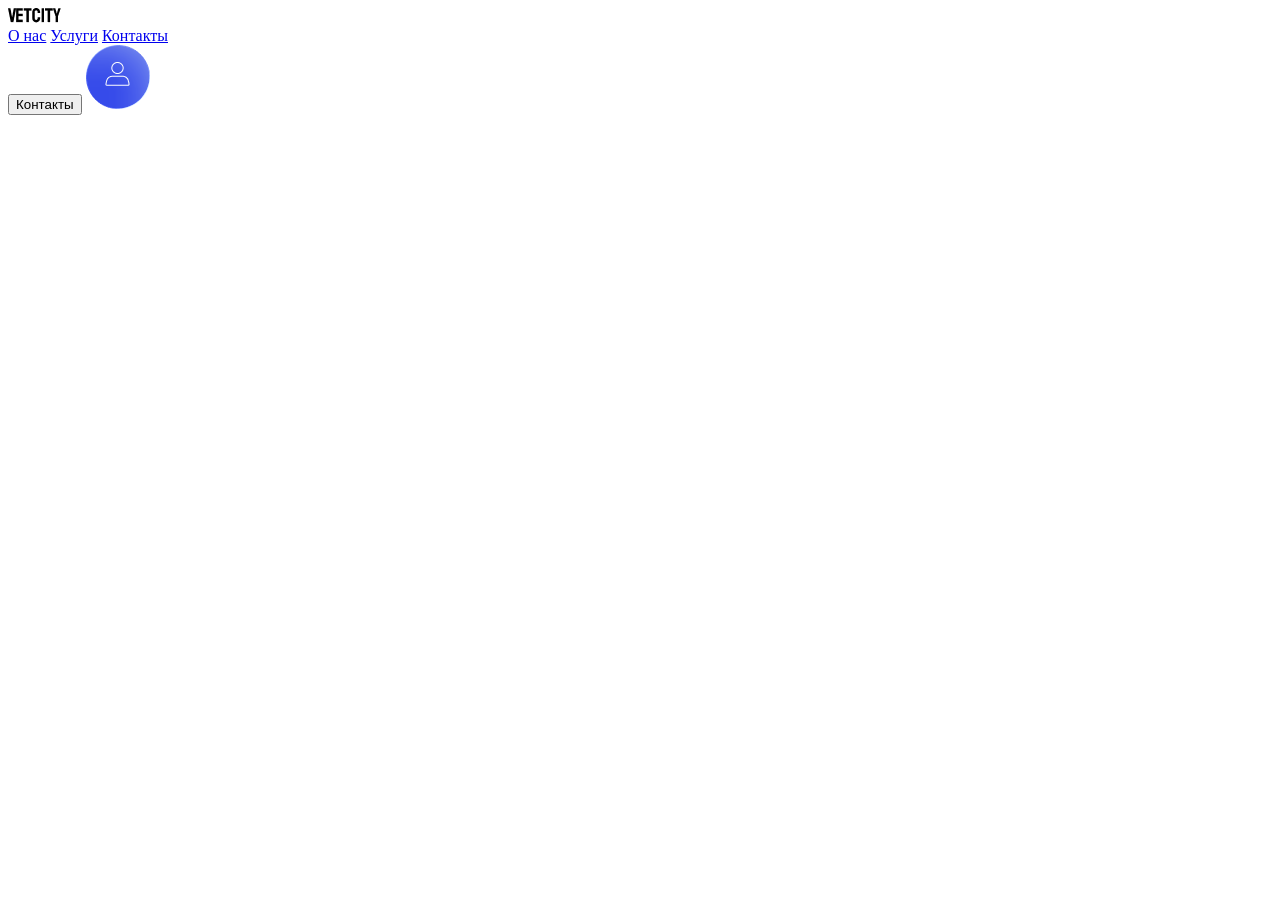
==== dogs.html @ c2e70d14 "first" ====
<!DOCTYPE html>
<html lang = "ru">
<head>
    <meta charset="UTF-8">
    <meta name="viewport" content="width=devise-width, initial-scale=1.0">
    <title>Ветеринарная клиника</title>
    <link rel="stylesheet" href="styledogs.css">
</head>
<body>
    <header class="navbar">
        <div class="nav-container">
            <div class="logo">
                <img src="imgs/logo.png" alt="vetclin" class="logo-img">
            </div>
            <nav class="nav-links">
                <a href="#about">О нас</a>
                <a href="#services">Услуги</a>
                <a href="#contacts">Контакты</a>
            </nav>
            <button class="nav-btn">Контакты</button>
            <img src="imgs/home.png" alt="homeback" class="home-img">
        </div>
    </header>
    <section class="hero">
        <div class="hero "></div>

    </section>
</body>
</html>
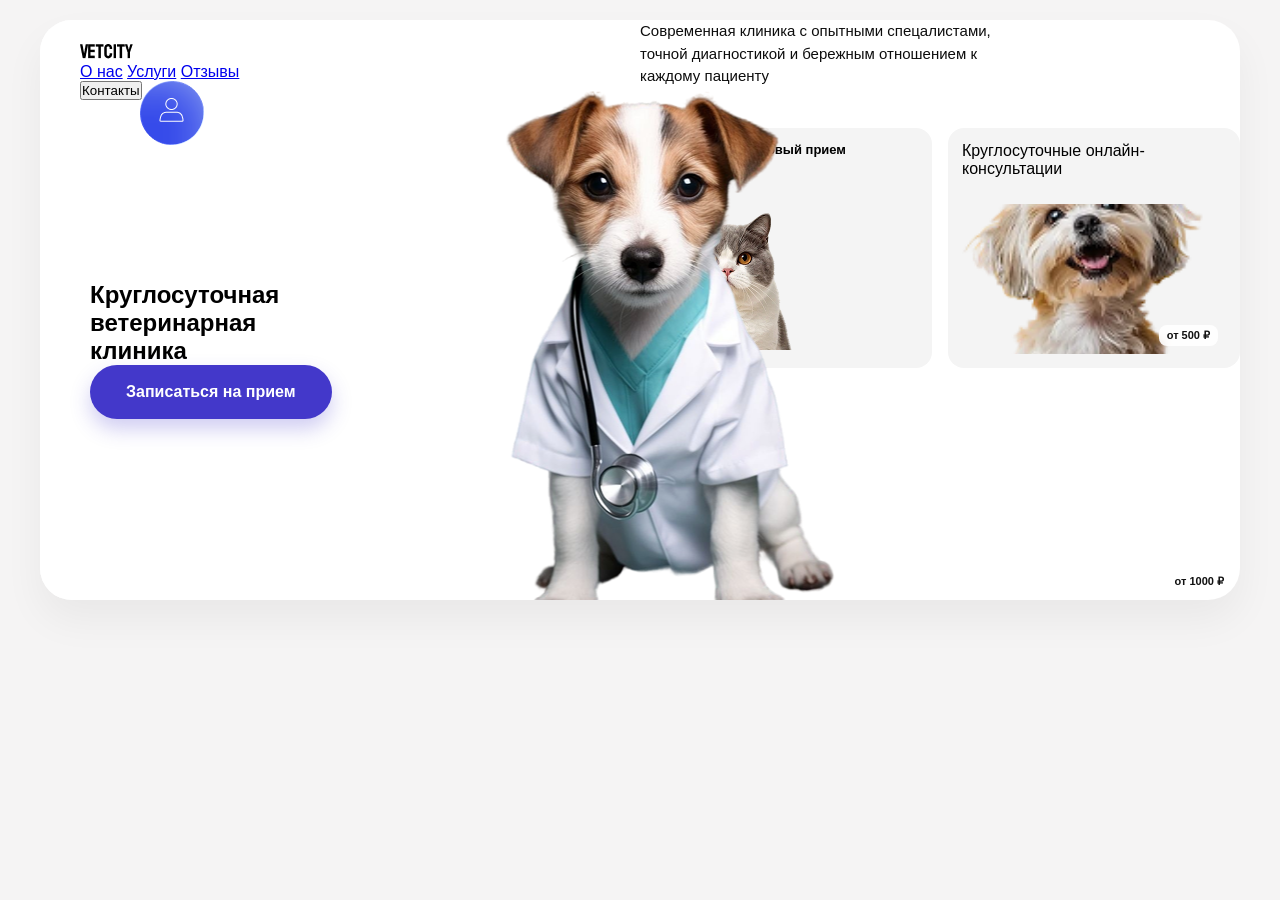
==== commit bc830b04: "html css" ====
--- a/dogs.html
+++ b/dogs.html
@@ -2,28 +2,60 @@
 <html lang = "ru">
 <head>
     <meta charset="UTF-8">
-    <meta name="viewport" content="width=devise-width, initial-scale=1.0">
+    <meta name="viewport" content="width=deviсe-width, initial-scale=1.0">
     <title>Ветеринарная клиника</title>
     <link rel="stylesheet" href="styledogs.css">
 </head>
 <body>
-    <header class="navbar">
-        <div class="nav-container">
-            <div class="logo">
-                <img src="imgs/logo.png" alt="vetclin" class="logo-img">
+    <div class="hero-container">
+        <header class="header">
+            <div class="nav-container">
+                <div class="logo">
+                    <img src="imgs/logo.png" alt="vetclin" class="logo-png">
+                </div>
+                <nav class="nav-links">
+                    <a href="#about">О нас</a>
+                    <a href="#services">Услуги</a>
+                    <a href="#reviews">Отзывы</a>
+                </nav>
+                <button class="nav-btn">Контакты</button>
+                <img src="imgs/home.png" alt="homeback" class="home-img">
             </div>
-            <nav class="nav-links">
-                <a href="#about">О нас</a>
-                <a href="#services">Услуги</a>
-                <a href="#contacts">Контакты</a>
-            </nav>
-            <button class="nav-btn">Контакты</button>
-            <img src="imgs/home.png" alt="homeback" class="home-img">
-        </div>
-    </header>
-    <section class="hero">
-        <div class="hero "></div>
-
-    </section>
+        </header>
+        <main class="hero-content">
+            <section class="left-col">
+                <h1 class="main_title">
+                    <span class="highlight">Круглосуточная</span><br>
+                    ветеринарная<br>
+                    клиника
+                </h1>
+                <button class="button-primary">Записаться на прием</button>
+            </section>
+            <section class="rigth-col">
+                <p class="description">
+                    Современная клиника с опытными спецалистами, точной диагностикой и бережным отношением к каждому пациенту
+                </p>
+                <div class="cards-grid">
+                    <div class="card">
+                        <p class="card-title">Скидка 15% на первый прием</p>
+                        <div class="cad-image-wrap">
+                                <img src="imgs/cat.png" alt="Кот">
+                                <span class="price-badge">от 1000 ₽</span>
+                            </div>
+                        </div>
+                    <div class="card">
+                        <p class="card-tittle">Круглосуточные онлайн-консультации</p>
+                        <div class="card-image-wrap">
+                            <img src="imgs/dof.png" alt="собака">
+                            <span class="price-badge">от 500 ₽</span>
+                        </div>
+                    </div>
+                </div>
+            </section>
+            <div class="hero-dog-wrapper">
+                <img src="imgs/bigdog.png" alt="Большая собака" class="hero-bigdog-png">
+            </div>
+        </main>
+    </div>
 </body>
 </html>
--- a/styledogs.css
+++ b/styledogs.css
@@ -0,0 +1,237 @@
+* {
+    box-sizing: border-box;
+    margin: 0;
+    padding: 0;
+}
+body {
+    font-family: 'Inter', sans-serif;
+    background-color: #F5F4F4;
+    display: flex;
+    justify-content: center;
+    align-items: center;
+    min-height: 100hv;
+    padding: 20px;
+}
+.hero-container {
+  width: 100%;
+  max-width: 1200px;
+  background: #ffffff;
+  border-radius: 32px;
+  position: relative;
+  overflow: hidden;
+  box-shadow: 0 20px 40px rgba(0, 0, 0, 0.05);
+}
+
+.header {
+  position: absolute;
+  top: 24px;
+  left: 40px;
+  right: 40px;
+  display: flex;
+  justify-content: space-between;
+  align-items: center;
+  z-index: 10;
+}
+
+.logo-png {
+  font-weight: 800;
+  font-size: 20px;
+  letter-spacing: -0.5px;
+}
+.home-img {
+    position: absolute;
+    left: 60px;
+}
+/* Меню-табы по центру */
+.nav-pills {
+  background: #e5e5e5;
+  padding: 6px 12px;
+  border-radius: 40px;
+  display: flex;
+  gap: 24px;
+}
+
+.nav-pills a {
+  text-decoration: none;
+  color: #111;
+  font-weight: 500;
+  font-size: 15px;
+  padding: 6px 12px;
+  transition: opacity 0.2s;
+}
+
+.nav-pills a:hover {
+  opacity: 0.7;
+}
+
+/* Две кнопки справа в хедере */
+.header-actions {
+  display: flex;
+  align-items: center;
+  gap: 12px;
+}
+
+.btn-contacts {
+  background: rgba(255, 255, 255, 0.2);
+  backdrop-filter: blur(10px);
+  border: 1px solid rgba(255, 255, 255, 0.3);
+  color: #fff;
+  padding: 12px 28px;
+  border-radius: 40px;
+  font-size: 15px;
+  font-weight: 500;
+  cursor: pointer;
+  transition: background 0.2s;
+}
+
+.btn-contacts:hover {
+  background: rgba(255, 255, 255, 0.3);
+}
+
+.btn-profile {
+  background: rgba(255, 255, 255, 0.2);
+  border: 1px solid rgba(255, 255, 255, 0.3);
+  color: #fff;
+  width: 44px;
+  height: 44px;
+  border-radius: 50%;
+  display: flex;
+  align-items: center;
+  justify-content: center;
+  cursor: pointer;
+}
+
+/* Двухколоночная сетка */
+.hero-content {
+  display: grid;
+  grid-template-columns: 1fr 1fr;
+  min-height: 580px;
+  position: relative;
+}
+
+/* Левая секция */
+.left-col {
+  padding: 140px 40px 60px 50px;
+  display: flex;
+  flex-direction: column;
+  justify-content: center;
+  align-items: flex-start;
+  background: #ffffff;
+}
+
+.main-title {
+  font-size: 48px;
+  line-height: 1.1;
+  font-weight: 800;
+  color: #000;
+  margin-bottom: 36px;
+}
+
+.main-title .highlight {
+  color: #4338ca;
+}
+
+.button-primary {
+  background: #4338ca;
+  color: #fff;
+  border: none;
+  padding: 18px 36px;
+  border-radius: 40px;
+  font-size: 16px;
+  font-weight: 600;
+  cursor: pointer;
+  box-shadow: 0 10px 20px rgba(67, 56, 202, 0.25);
+  transition: transform 0.2s, background 0.2s;
+}
+
+.button-primary:hover {
+  background: #3730a3;
+  transform: translateY(-2px);
+}
+
+/* Правая секция */
+.right-col {
+  background: #3b30e3;
+  padding: 140px 50px 40px 60px;
+  color: #fff;
+  display: flex;
+  flex-direction: column;
+  justify-content: space-between;
+}
+
+.description {
+  font-size: 15px;
+  line-height: 1.5;
+  max-width: 360px;
+  opacity: 0.95;
+}
+
+/* Блок с карточками */
+.cards-grid {
+  display: flex;
+  gap: 16px;
+  margin-top: 40px;
+}
+
+.card {
+  background: #f4f4f4;
+  border-radius: 16px;
+  padding: 14px;
+  flex: 1;
+  color: #000;
+  display: flex;
+  flex-direction: column;
+  justify-content: space-between;
+  height: 240px;
+}
+
+.card-title {
+  font-size: 13px;
+  font-weight: 600;
+  line-height: 1.3;
+  margin-bottom: 8px;
+}
+
+.card-image-wrap {
+  position: relative;
+  width: 100%;
+  height: 150px;
+  border-radius: 12px;
+  overflow: hidden;
+}
+
+.card-image-wrap img {
+  width: 100%;
+  height: 100%;
+  object-fit: cover;
+}
+
+.price-badge {
+  position: absolute;
+  bottom: 8px;
+  right: 8px;
+  background: rgba(255, 255, 255, 0.9);
+  backdrop-filter: blur(4px);
+  padding: 4px 8px;
+  border-radius: 8px;
+  font-size: 11px;
+  font-weight: 700;
+  color: #111;
+}
+
+/* Центральное фото собаки */
+.hero-dog-wrapper {
+  position: absolute;
+  bottom: 0;
+  left: 50%;
+  transform: translateX(-50%);
+  height: 90%;
+  pointer-events: none;
+  z-index: 5;
+}
+
+.hero-dog-img {
+  height: 100%;
+  width: auto;
+  object-fit: contain;
+}
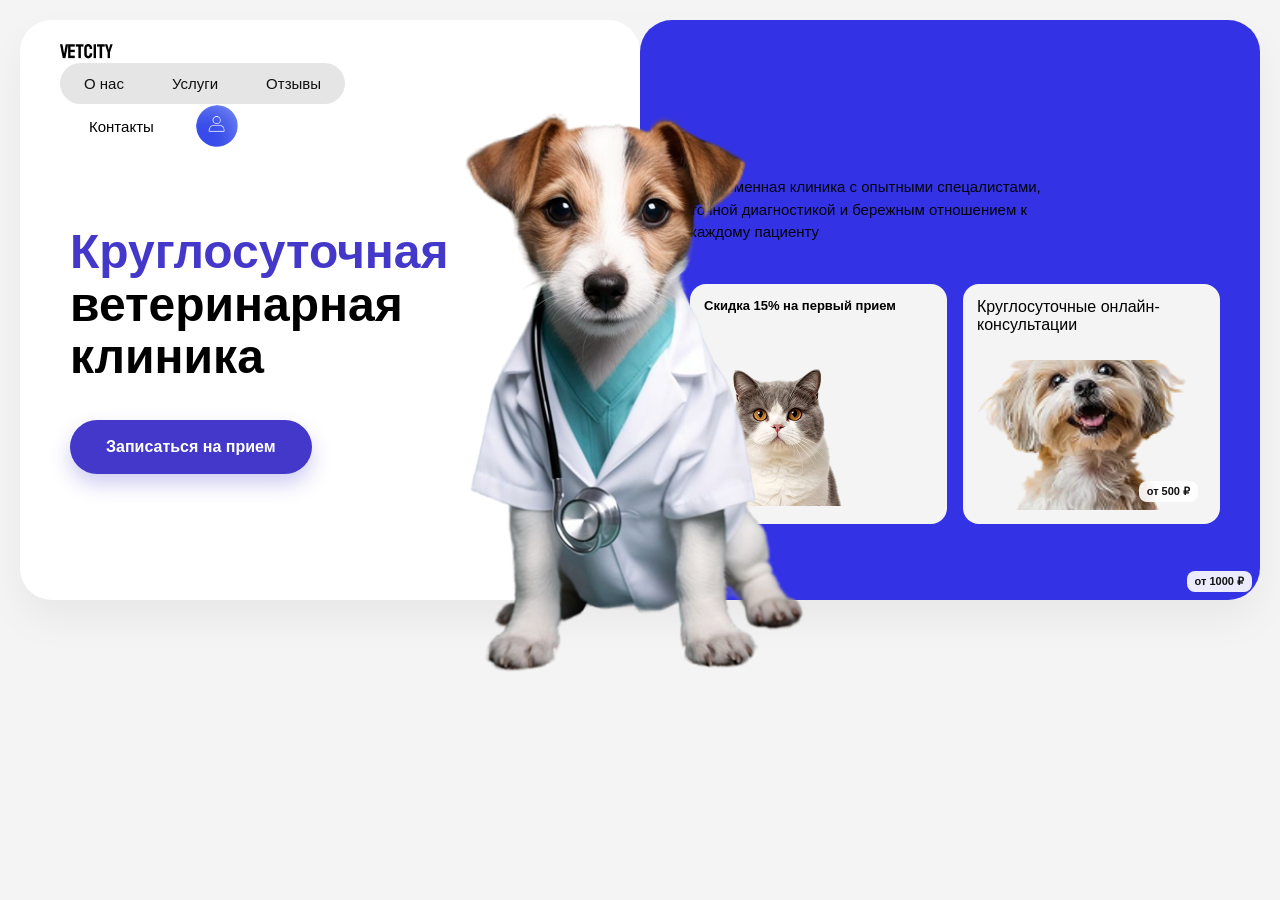
==== commit 1b6b4d37: "todday" ====
--- a/dogs.html
+++ b/dogs.html
@@ -18,20 +18,22 @@
                     <a href="#services">Услуги</a>
                     <a href="#reviews">Отзывы</a>
                 </nav>
-                <button class="nav-btn">Контакты</button>
-                <img src="imgs/home.png" alt="homeback" class="home-img">
+                <div class="nav-btn">
+                    <button class="contacts">Контакты</button>
+                    <img src="imgs/home.png" alt="homeback" class="btn-homeback">
+                </div>
             </div>
         </header>
         <main class="hero-content">
             <section class="left-col">
-                <h1 class="main_title">
+                <h1 class="main-title">
                     <span class="highlight">Круглосуточная</span><br>
                     ветеринарная<br>
                     клиника
                 </h1>
                 <button class="button-primary">Записаться на прием</button>
             </section>
-            <section class="rigth-col">
+            <section class="right-col">
                 <p class="description">
                     Современная клиника с опытными спецалистами, точной диагностикой и бережным отношением к каждому пациенту
                 </p>
--- a/styledogs.css
+++ b/styledogs.css
@@ -14,11 +14,11 @@
 }
 .hero-container {
   width: 100%;
-  max-width: 1200px;
-  background: #ffffff;
+  max-width: 1400px;
+  background: #F5F4F4;
   border-radius: 32px;
   position: relative;
-  overflow: hidden;
+  /* overflow: hidden; */
   box-shadow: 0 20px 40px rgba(0, 0, 0, 0.05);
 }
 
@@ -42,8 +42,8 @@
     position: absolute;
     left: 60px;
 }
-/* Меню-табы по центру */
-.nav-pills {
+
+.nav-links {
   background: #e5e5e5;
   padding: 6px 12px;
   border-radius: 40px;
@@ -51,7 +51,7 @@
   gap: 24px;
 }
 
-.nav-pills a {
+.nav-links a {
   text-decoration: none;
   color: #111;
   font-weight: 500;
@@ -60,22 +60,22 @@
   transition: opacity 0.2s;
 }
 
-.nav-pills a:hover {
+.nav-links a:hover {
   opacity: 0.7;
 }
 
 /* Две кнопки справа в хедере */
-.header-actions {
+.nav-btn {
   display: flex;
   align-items: center;
   gap: 12px;
 }
 
-.btn-contacts {
+.contacts {
   background: rgba(255, 255, 255, 0.2);
   backdrop-filter: blur(10px);
   border: 1px solid rgba(255, 255, 255, 0.3);
-  color: #fff;
+  color: #000000;
   padding: 12px 28px;
   border-radius: 40px;
   font-size: 15px;
@@ -88,7 +88,7 @@
   background: rgba(255, 255, 255, 0.3);
 }
 
-.btn-profile {
+.btn-homeback {
   background: rgba(255, 255, 255, 0.2);
   border: 1px solid rgba(255, 255, 255, 0.3);
   color: #fff;
@@ -111,6 +111,10 @@
 
 /* Левая секция */
 .left-col {
+  border-top-left-radius: 32px;   
+  border-top-right-radius: 32px;   
+  border-bottom-left-radius: 32px;
+  border-bottom-right-radius: 32px;
   padding: 140px 40px 60px 50px;
   display: flex;
   flex-direction: column;
@@ -149,14 +153,15 @@
   transform: translateY(-2px);
 }
 
-/* Правая секция */
+
 .right-col {
-  background: #3b30e3;
-  padding: 140px 50px 40px 60px;
-  color: #fff;
+  border-radius: 32px;
+  padding: 140px 40px 60px 50px;
   display: flex;
   flex-direction: column;
-  justify-content: space-between;
+  justify-content: center;
+  align-items: flex-start;
+  background: #3333E5;
 }
 
 .description {
@@ -219,18 +224,17 @@
   color: #111;
 }
 
-/* Центральное фото собаки */
 .hero-dog-wrapper {
   position: absolute;
-  bottom: 0;
-  left: 50%;
+  bottom: -80px;
+  left: 47%;
   transform: translateX(-50%);
-  height: 90%;
+  height: 100%;
   pointer-events: none;
   z-index: 5;
 }
 
-.hero-dog-img {
+.hero-bigdog-png {
   height: 100%;
   width: auto;
   object-fit: contain;
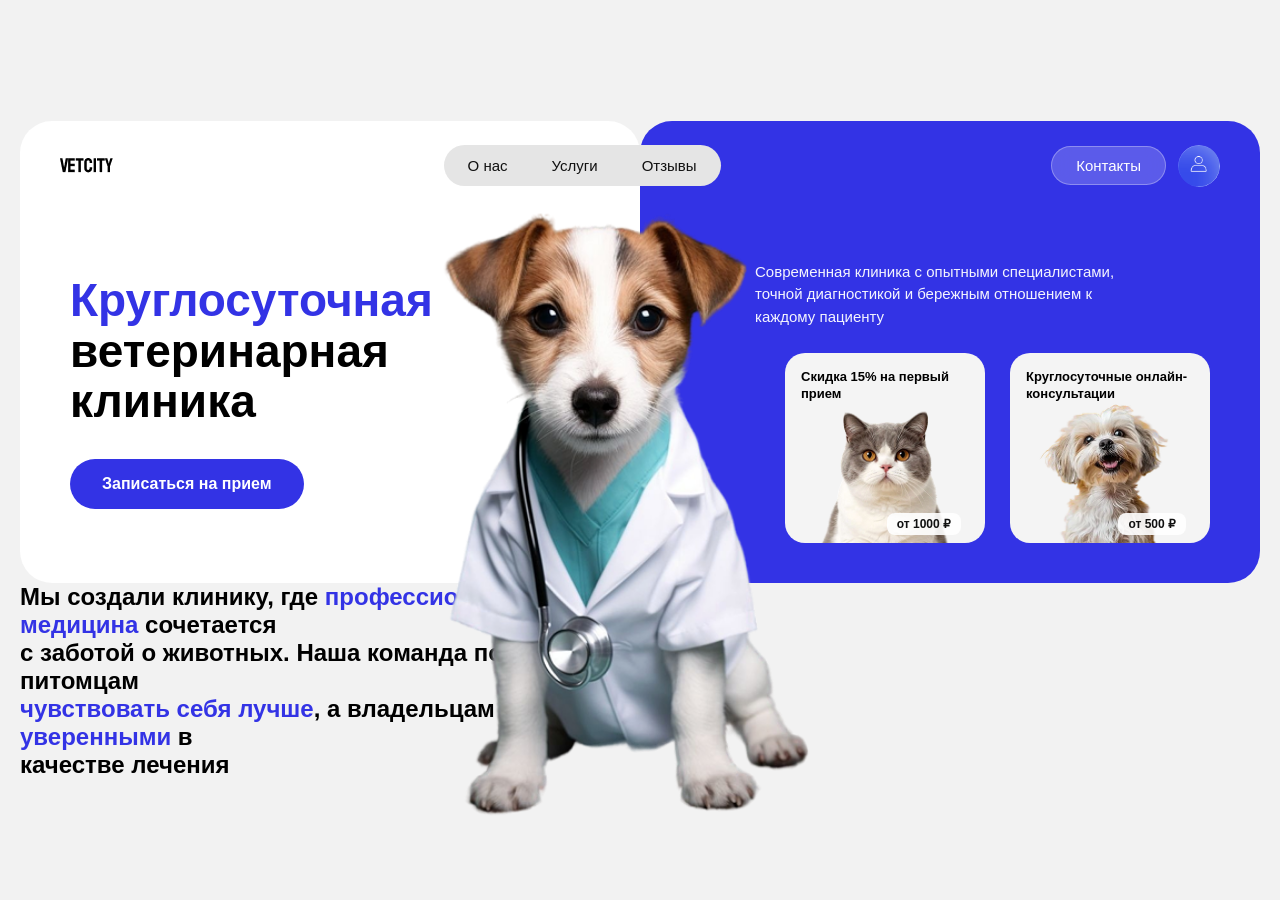
==== commit b8b04ee9: "07.08" ====
--- a/dogs.html
+++ b/dogs.html
@@ -1,63 +1,75 @@
 <!DOCTYPE html>
-<html lang = "ru">
+<html lang="ru">
 <head>
-    <meta charset="UTF-8">
-    <meta name="viewport" content="width=deviсe-width, initial-scale=1.0">
-    <title>Ветеринарная клиника</title>
-    <link rel="stylesheet" href="styledogs.css">
+  <meta charset="UTF-8">
+  <meta name="viewport" content="width=device-width, initial-scale=1.0">
+  <title>Ветеринарная клиника</title>
+  <link rel="stylesheet" href="styledogs.css">
+
 </head>
 <body>
-    <div class="hero-container">
-        <header class="header">
-            <div class="nav-container">
-                <div class="logo">
-                    <img src="imgs/logo.png" alt="vetclin" class="logo-png">
-                </div>
-                <nav class="nav-links">
-                    <a href="#about">О нас</a>
-                    <a href="#services">Услуги</a>
-                    <a href="#reviews">Отзывы</a>
-                </nav>
-                <div class="nav-btn">
-                    <button class="contacts">Контакты</button>
-                    <img src="imgs/home.png" alt="homeback" class="btn-homeback">
-                </div>
+  <div class="hero-container">
+    <header class="header">
+      <div class="logo">
+        <img src="imgs/logo.png" alt="vetclin" class="logo-png">
+      </div>
+
+      <nav class="nav-links">
+        <a href="#about">О нас</a>
+        <a href="#services">Услуги</a>
+        <a href="#reviews">Отзывы</a>
+      </nav>
+
+      <div class="nav-btn">
+        <button class="contacts">Контакты</button>
+        <img src="imgs/home.png" alt="homeback" class="btn-homeback">
+      </div>
+    </header>
+    <main class="hero-content">
+      <section class="left-col">
+        <h1 class="main-title">
+          <span class="highlight">Круглосуточная</span><br>
+          ветеринарная<br>
+          клиника
+        </h1>
+        <button class="button-primary">Записаться на прием</button>
+      </section>
+      <section class="right-col">
+        <p class="description">
+          Современная клиника с опытными специалистами, точной диагностикой и бережным отношением к каждому пациенту
+        </p>
+
+        <div class="cards-grid">
+          <div class="card">
+            <p class="card-title">Скидка 15% на первый прием</p>
+            <div class="card-image-wrap">
+              <img src="imgs/cat.png" alt="Кот">
+              <span class="price-badge">от 1000 ₽</span>
             </div>
-        </header>
-        <main class="hero-content">
-            <section class="left-col">
-                <h1 class="main-title">
-                    <span class="highlight">Круглосуточная</span><br>
-                    ветеринарная<br>
-                    клиника
-                </h1>
-                <button class="button-primary">Записаться на прием</button>
-            </section>
-            <section class="right-col">
-                <p class="description">
-                    Современная клиника с опытными спецалистами, точной диагностикой и бережным отношением к каждому пациенту
-                </p>
-                <div class="cards-grid">
-                    <div class="card">
-                        <p class="card-title">Скидка 15% на первый прием</p>
-                        <div class="cad-image-wrap">
-                                <img src="imgs/cat.png" alt="Кот">
-                                <span class="price-badge">от 1000 ₽</span>
-                            </div>
-                        </div>
-                    <div class="card">
-                        <p class="card-tittle">Круглосуточные онлайн-консультации</p>
-                        <div class="card-image-wrap">
-                            <img src="imgs/dof.png" alt="собака">
-                            <span class="price-badge">от 500 ₽</span>
-                        </div>
-                    </div>
-                </div>
-            </section>
-            <div class="hero-dog-wrapper">
-                <img src="imgs/bigdog.png" alt="Большая собака" class="hero-bigdog-png">
+          </div>
+
+          <div class="card">
+            <p class="card-title">Круглосуточные онлайн-консультации</p>
+            <div class="card-image-wrap">
+              <img src="imgs/dof.png" alt="Собака">
+              <span class="price-badge">от 500 ₽</span>
             </div>
-        </main>
-    </div>
+          </div>
+        </div>
+        <div class="hero-dog-wrapper">
+          <img src="imgs/bigdog.png" alt="Большая собака" class="hero-bigdog-png">
+        </div>
+      </section>
+      <section class="about-us">
+        <div class="containerabout">
+          <h2 class="we-create">
+            Мы создали клинику, где <span class="highlight">профессиональная медицина</span> сочетается <br>
+            с заботой о животных. Наша команда помогает питомцам <br>
+            <span class="highlight">чувствовать себя лучше</span>, а владельцам - <span class="highlight">быть уверенными</span> в <br>
+            качестве лечения
+          </h2>
+        </div>
+      </section>
+    </main>
 </body>
-</html>+</html>
--- a/styledogs.css
+++ b/styledogs.css
@@ -1,54 +1,52 @@
 * {
-    box-sizing: border-box;
-    margin: 0;
-    padding: 0;
-}
+  box-sizing: border-box;
+  margin: 0;
+  padding: 0;
+}
+
 body {
-    font-family: 'Inter', sans-serif;
-    background-color: #F5F4F4;
-    display: flex;
-    justify-content: center;
-    align-items: center;
-    min-height: 100hv;
-    padding: 20px;
-}
+  font-family: 'Inter', sans-serif;
+  background-color: #f2f2f2;
+  display: flex;
+  justify-content: center;
+  align-items: center;
+  min-height: 100vh;
+  padding: 40px 20px; /* Отступ сверху/снизу, чтобы вылезающие лапы собаки не упирались в край экрана */
+}
+
+/* Главный контейнер */
 .hero-container {
   width: 100%;
   max-width: 1400px;
-  background: #F5F4F4;
-  border-radius: 32px;
+  background: transparent;
   position: relative;
-  /* overflow: hidden; */
-  box-shadow: 0 20px 40px rgba(0, 0, 0, 0.05);
-}
-
+  /* overflow не задаем, чтобы лапы собаки могли выходить за пределы блока */
+}
+
+/* --- ШАПКА --- */
 .header {
   position: absolute;
   top: 24px;
   left: 40px;
   right: 40px;
   display: flex;
-  justify-content: space-between;
+  justify-content: space-between; /* Логотип слева, Меню по центру, Кнопки справа */
   align-items: center;
-  z-index: 10;
+  z-index: 20; /* Поверх всех остальных блоков */
 }
 
 .logo-png {
-  font-weight: 800;
-  font-size: 20px;
-  letter-spacing: -0.5px;
-}
-.home-img {
-    position: absolute;
-    left: 60px;
-}
-
+  max-height: 30px;
+  display: block;
+}
+
+/* Плашка навигации по центру */
 .nav-links {
   background: #e5e5e5;
   padding: 6px 12px;
   border-radius: 40px;
   display: flex;
-  gap: 24px;
+  gap: 20px;
 }
 
 .nav-links a {
@@ -64,7 +62,7 @@
   opacity: 0.7;
 }
 
-/* Две кнопки справа в хедере */
+/* Блок кнопок справа */
 .nav-btn {
   display: flex;
   align-items: center;
@@ -75,93 +73,81 @@
   background: rgba(255, 255, 255, 0.2);
   backdrop-filter: blur(10px);
   border: 1px solid rgba(255, 255, 255, 0.3);
-  color: #000000;
-  padding: 12px 28px;
+  color: #fff;
+  padding: 10px 24px;
   border-radius: 40px;
   font-size: 15px;
   font-weight: 500;
   cursor: pointer;
-  transition: background 0.2s;
-}
-
-.btn-contacts:hover {
-  background: rgba(255, 255, 255, 0.3);
 }
 
 .btn-homeback {
-  background: rgba(255, 255, 255, 0.2);
-  border: 1px solid rgba(255, 255, 255, 0.3);
-  color: #fff;
-  width: 44px;
-  height: 44px;
+  width: 42px;
+  height: 42px;
   border-radius: 50%;
-  display: flex;
-  align-items: center;
-  justify-content: center;
+  object-fit: cover;
   cursor: pointer;
 }
 
-/* Двухколоночная сетка */
+/* --- СЕТКА ДВУХ КОЛОНОК --- */
 .hero-content {
   display: grid;
   grid-template-columns: 1fr 1fr;
+  position: relative;
   min-height: 580px;
-  position: relative;
-}
-
-/* Левая секция */
+}
+
+/* Левая секция (Белый блок) */
 .left-col {
-  border-top-left-radius: 32px;   
-  border-top-right-radius: 32px;   
-  border-bottom-left-radius: 32px;
-  border-bottom-right-radius: 32px;
+  background-color: #ffffff;
+  border-radius: 32px; /* Полноценные скругления для левого блока */
   padding: 140px 40px 60px 50px;
   display: flex;
   flex-direction: column;
   justify-content: center;
   align-items: flex-start;
-  background: #ffffff;
 }
 
 .main-title {
-  font-size: 48px;
+  font-size: 46px;
   line-height: 1.1;
   font-weight: 800;
   color: #000;
-  margin-bottom: 36px;
+  margin-bottom: 32px;
 }
 
 .main-title .highlight {
-  color: #4338ca;
-}
-
+  color: #3333E5;
+}
+.highlight {
+  color: #3333E5;
+}
 .button-primary {
-  background: #4338ca;
+  background: #3333E5;
   color: #fff;
   border: none;
-  padding: 18px 36px;
+  padding: 16px 32px;
   border-radius: 40px;
   font-size: 16px;
   font-weight: 600;
   cursor: pointer;
-  box-shadow: 0 10px 20px rgba(67, 56, 202, 0.25);
   transition: transform 0.2s, background 0.2s;
 }
 
 .button-primary:hover {
-  background: #3730a3;
+  background: #2525bd;
   transform: translateY(-2px);
 }
 
-
+/* Правая секция (Синий блок) */
 .right-col {
-  border-radius: 32px;
-  padding: 140px 40px 60px 50px;
+  background-color: #3333E5;
+  border-radius: 32px; /* Полноценные скругления для правого блока */
+  padding: 140px 50px 40px 60px;
+  color: #ffffff;
   display: flex;
   flex-direction: column;
-  justify-content: center;
-  align-items: flex-start;
-  background: #3333E5;
+  justify-content: space-between;
 }
 
 .description {
@@ -169,46 +155,51 @@
   line-height: 1.5;
   max-width: 360px;
   opacity: 0.95;
-}
-
-/* Блок с карточками */
+  margin-left: 55px;
+}
+
+/* --- КАРТОЧКИ --- */
 .cards-grid {
   display: flex;
-  gap: 16px;
-  margin-top: 40px;
+  justify-content: flex-end;
+  gap: 25px;
+  margin-top: 25px;
+  width: 100%;
 }
 
 .card {
   background: #f4f4f4;
-  border-radius: 16px;
-  padding: 14px;
-  flex: 1;
+  border-radius: 20px;
+  padding: 16px 16px 0px 16px;
   color: #000;
   display: flex;
   flex-direction: column;
   justify-content: space-between;
-  height: 240px;
+  width: 200px;
+  height: 190px;
 }
 
 .card-title {
   font-size: 13px;
   font-weight: 600;
   line-height: 1.3;
-  margin-bottom: 8px;
 }
 
 .card-image-wrap {
   position: relative;
   width: 100%;
-  height: 150px;
+  height: 175px;
   border-radius: 12px;
   overflow: hidden;
+  margin-top: auto;
 }
 
 .card-image-wrap img {
+  position: absolute;
+  bottom: 0;
   width: 100%;
   height: 100%;
-  object-fit: cover;
+  object-fit: contain;
 }
 
 .price-badge {
@@ -216,26 +207,29 @@
   bottom: 8px;
   right: 8px;
   background: rgba(255, 255, 255, 0.9);
-  backdrop-filter: blur(4px);
-  padding: 4px 8px;
+  padding: 4px 10px;
   border-radius: 8px;
-  font-size: 11px;
+  font-size: 12px;
   font-weight: 700;
   color: #111;
 }
 
+/* --- СОБАКА ПО ЦЕНТРУ --- */
 .hero-dog-wrapper {
   position: absolute;
-  bottom: -80px;
-  left: 47%;
-  transform: translateX(-50%);
-  height: 100%;
-  pointer-events: none;
-  z-index: 5;
+  bottom: -45px; /* Вытаскивает лапы наружу снизу */
+  left: 50%;
+  transform: translateX(-60%);
+  height: 95%; /* Чуть больше высоты блока для объема */
+  z-index: 10;
+  pointer-events: none; /* Клик проходит сквозь прозрачную область изображения */
 }
 
 .hero-bigdog-png {
   height: 100%;
   width: auto;
   object-fit: contain;
+}
+.about-us {
+  
 }
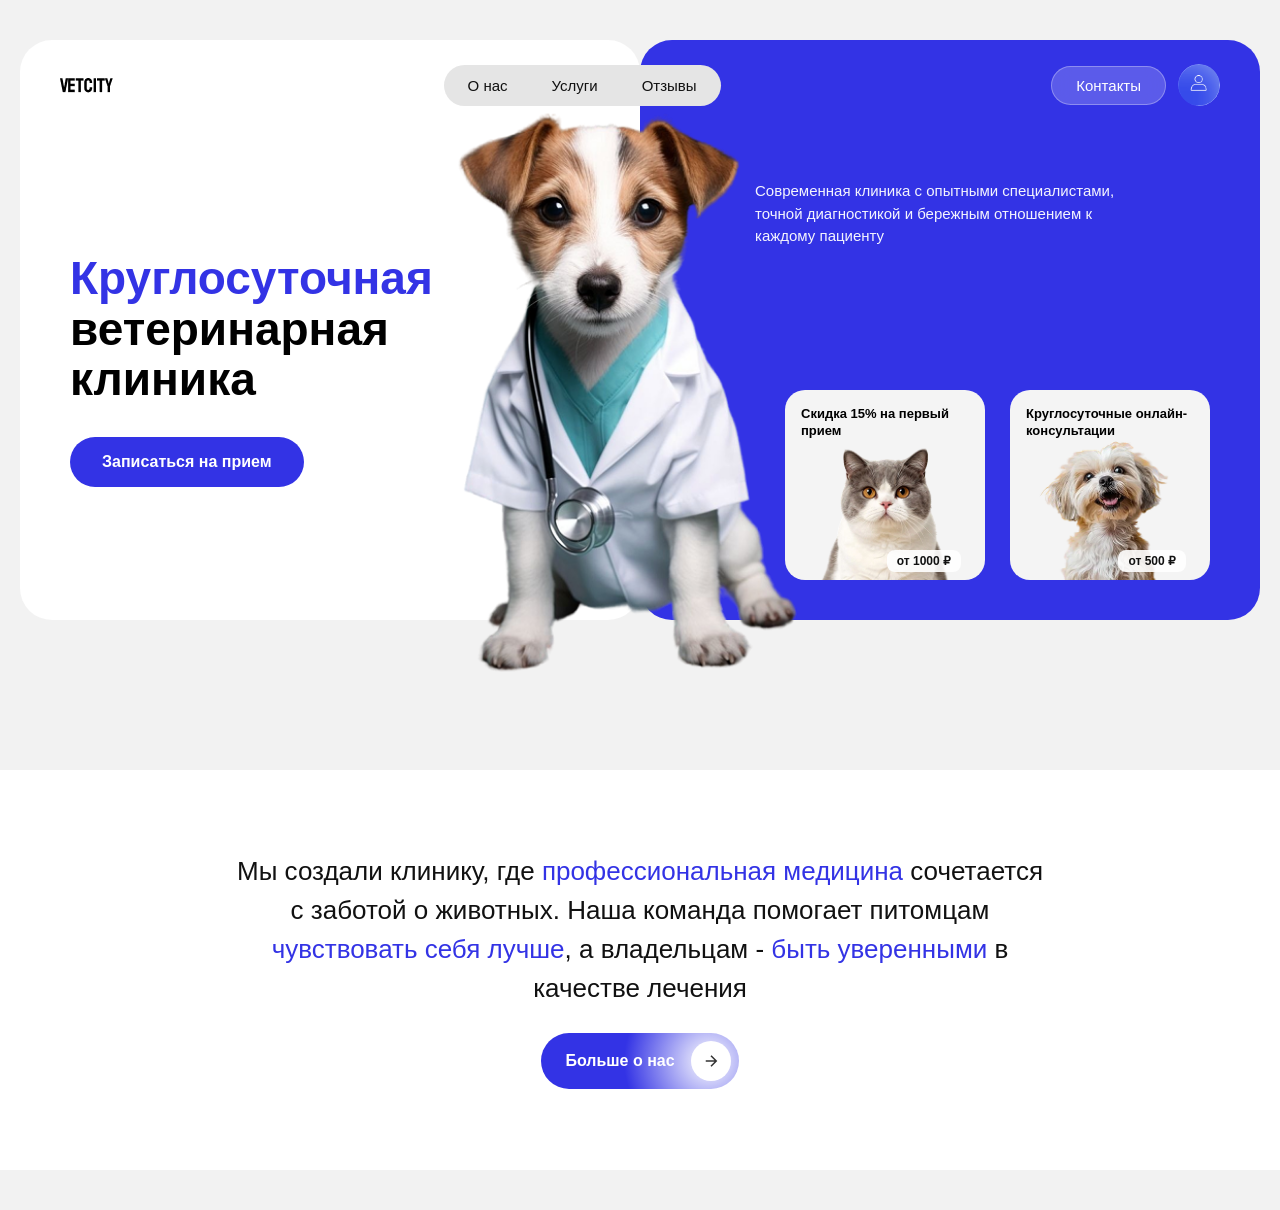
==== commit 74258a7c: "09.08" ====
--- a/dogs.html
+++ b/dogs.html
@@ -5,7 +5,6 @@
   <meta name="viewport" content="width=device-width, initial-scale=1.0">
   <title>Ветеринарная клиника</title>
   <link rel="stylesheet" href="styledogs.css">
-
 </head>
 <body>
   <div class="hero-container">
@@ -18,49 +17,55 @@
         <a href="#about">О нас</a>
         <a href="#services">Услуги</a>
         <a href="#reviews">Отзывы</a>
-      </nav>
+      </nav> 
 
       <div class="nav-btn">
         <button class="contacts">Контакты</button>
         <img src="imgs/home.png" alt="homeback" class="btn-homeback">
       </div>
     </header>
-    <main class="hero-content">
-      <section class="left-col">
-        <h1 class="main-title">
-          <span class="highlight">Круглосуточная</span><br>
-          ветеринарная<br>
-          клиника
-        </h1>
-        <button class="button-primary">Записаться на прием</button>
-      </section>
-      <section class="right-col">
-        <p class="description">
-          Современная клиника с опытными специалистами, точной диагностикой и бережным отношением к каждому пациенту
-        </p>
 
-        <div class="cards-grid">
-          <div class="card">
-            <p class="card-title">Скидка 15% на первый прием</p>
-            <div class="card-image-wrap">
-              <img src="imgs/cat.png" alt="Кот">
-              <span class="price-badge">от 1000 ₽</span>
+    <main>
+      <!-- 1. ПЕРВЫЙ ЭКРАН (HERO) -->
+      <section class="hero-content">
+        <div class="left-col">
+          <h1 class="main-title">
+            <span class="highlight">Круглосуточная</span><br>
+            ветеринарная<br>
+            клиника
+          </h1>
+          <button class="button-primary">Записаться на прием</button>
+        </div>
+
+        <div class="right-col">
+          <p class="description">
+            Современная клиника с опытными специалистами, точной диагностикой и бережным отношением к каждому пациенту
+          </p>
+
+          <div class="cards-grid">
+            <div class="card">
+              <p class="card-title">Скидка 15% на первый прием</p>
+              <div class="card-image-wrap">
+                <img src="imgs/cat.png" alt="Кот">
+                <span class="price-badge">от 1000 ₽</span>
+              </div>
             </div>
-          </div>
 
-          <div class="card">
-            <p class="card-title">Круглосуточные онлайн-консультации</p>
-            <div class="card-image-wrap">
-              <img src="imgs/dof.png" alt="Собака">
-              <span class="price-badge">от 500 ₽</span>
+            <div class="card">
+              <p class="card-title">Круглосуточные онлайн-консультации</p>
+              <div class="card-image-wrap">
+                <img src="imgs/dof.png" alt="Собака"> <!-- Исправлено с dof.png -->
+                <span class="price-badge">от 500 ₽</span>
+              </div>
             </div>
           </div>
         </div>
+
         <div class="hero-dog-wrapper">
           <img src="imgs/bigdog.png" alt="Большая собака" class="hero-bigdog-png">
         </div>
       </section>
-      <section class="about-us">
+      <section class="about-us" id="about">
         <div class="containerabout">
           <h2 class="we-create">
             Мы создали клинику, где <span class="highlight">профессиональная медицина</span> сочетается <br>
@@ -69,7 +74,16 @@
             качестве лечения
           </h2>
         </div>
+        <button class="btn-more">
+          <span>Больше о нас</span>
+          <div class="arrow-circle">
+            <svg width="18" height="18" viewBox="0 0 24 24" fill="none" stroke="currentColor" stroke-width="2">
+              <path d="M5 12h14M12 5l7 7-7 7"/>
+          </svg>  
+        </div>
+      </button>
       </section>
     </main>
+  </div>
 </body>
-</html>
+</html>
--- a/styledogs.css
+++ b/styledogs.css
@@ -217,10 +217,10 @@
 /* --- СОБАКА ПО ЦЕНТРУ --- */
 .hero-dog-wrapper {
   position: absolute;
-  bottom: -45px; /* Вытаскивает лапы наружу снизу */
+  bottom: -60px; /* Вытаскивает лапы наружу снизу */
   left: 50%;
   transform: translateX(-60%);
-  height: 95%; /* Чуть больше высоты блока для объема */
+  height: 100%; /* Чуть больше высоты блока для объема */
   z-index: 10;
   pointer-events: none; /* Клик проходит сквозь прозрачную область изображения */
 }
@@ -231,5 +231,69 @@
   object-fit: contain;
 }
 .about-us {
-  
+  background-color: #ffffff;
+  padding: 80px 20px;
+  flex-direction: column;
+  width: 100vw;
+  margin-top: 150px;
+  display: flex;
+  justify-content: center;
+  align-items: center;
+  position: relative;
+  z-index: 2;
+  left: 50%;
+  right: 50%;
+  margin-left: -50vw;
+  margin-right: -50vw;
+  height: 400px;
+}
+.containerabout {
+  max-width: 900px;
+  margin: 0 auto;
+  text-align: center;
+}
+.we-create {
+  font-size: 26px;
+  line-height: 1.5;
+  font-weight: 300;
+  color: #111111;
+  margin: 0;
+}
+.btn-more {
+  display: inline-flex;
+  align-items: center;
+  gap: 16px;
+  margin-top: 25px;
+  padding: 8px 8px 8px 24px;
+  border: none;
+  border-radius: 100px;
+  cursor: pointer;
+  font-weight: 700;
+  font-size: 16px;
+  color: #ffffff;
+  background: radial-gradient(circle at 85% 50%, #ffffff 0%, rgba(255, 255, 255, 0) 50%),
+              #3333E5;
+    transition: transform 0.2s ease, box-shadow 0.2s ease;
+}
+
+.arrow-circle {
+  width: 40px;
+  height: 40px;
+  background-color: #ffffff;
+  border-radius: 50%;
+  display: flex;
+  align-items: center;
+  justify-content: center;
+  color: #333333;
+  transition: transform 0.2s ease;
+}
+
+
+.btn-more:hover {
+  transform: translateY(-2px);
+  box-shadow: 0 8px 20px rgba(75, 58, 227, 0.35);
+}
+
+.btn-more:hover .arrow-circle {
+  transform: translateX(7px); /* Стрелочка слегка сдвигается вправо */
 }
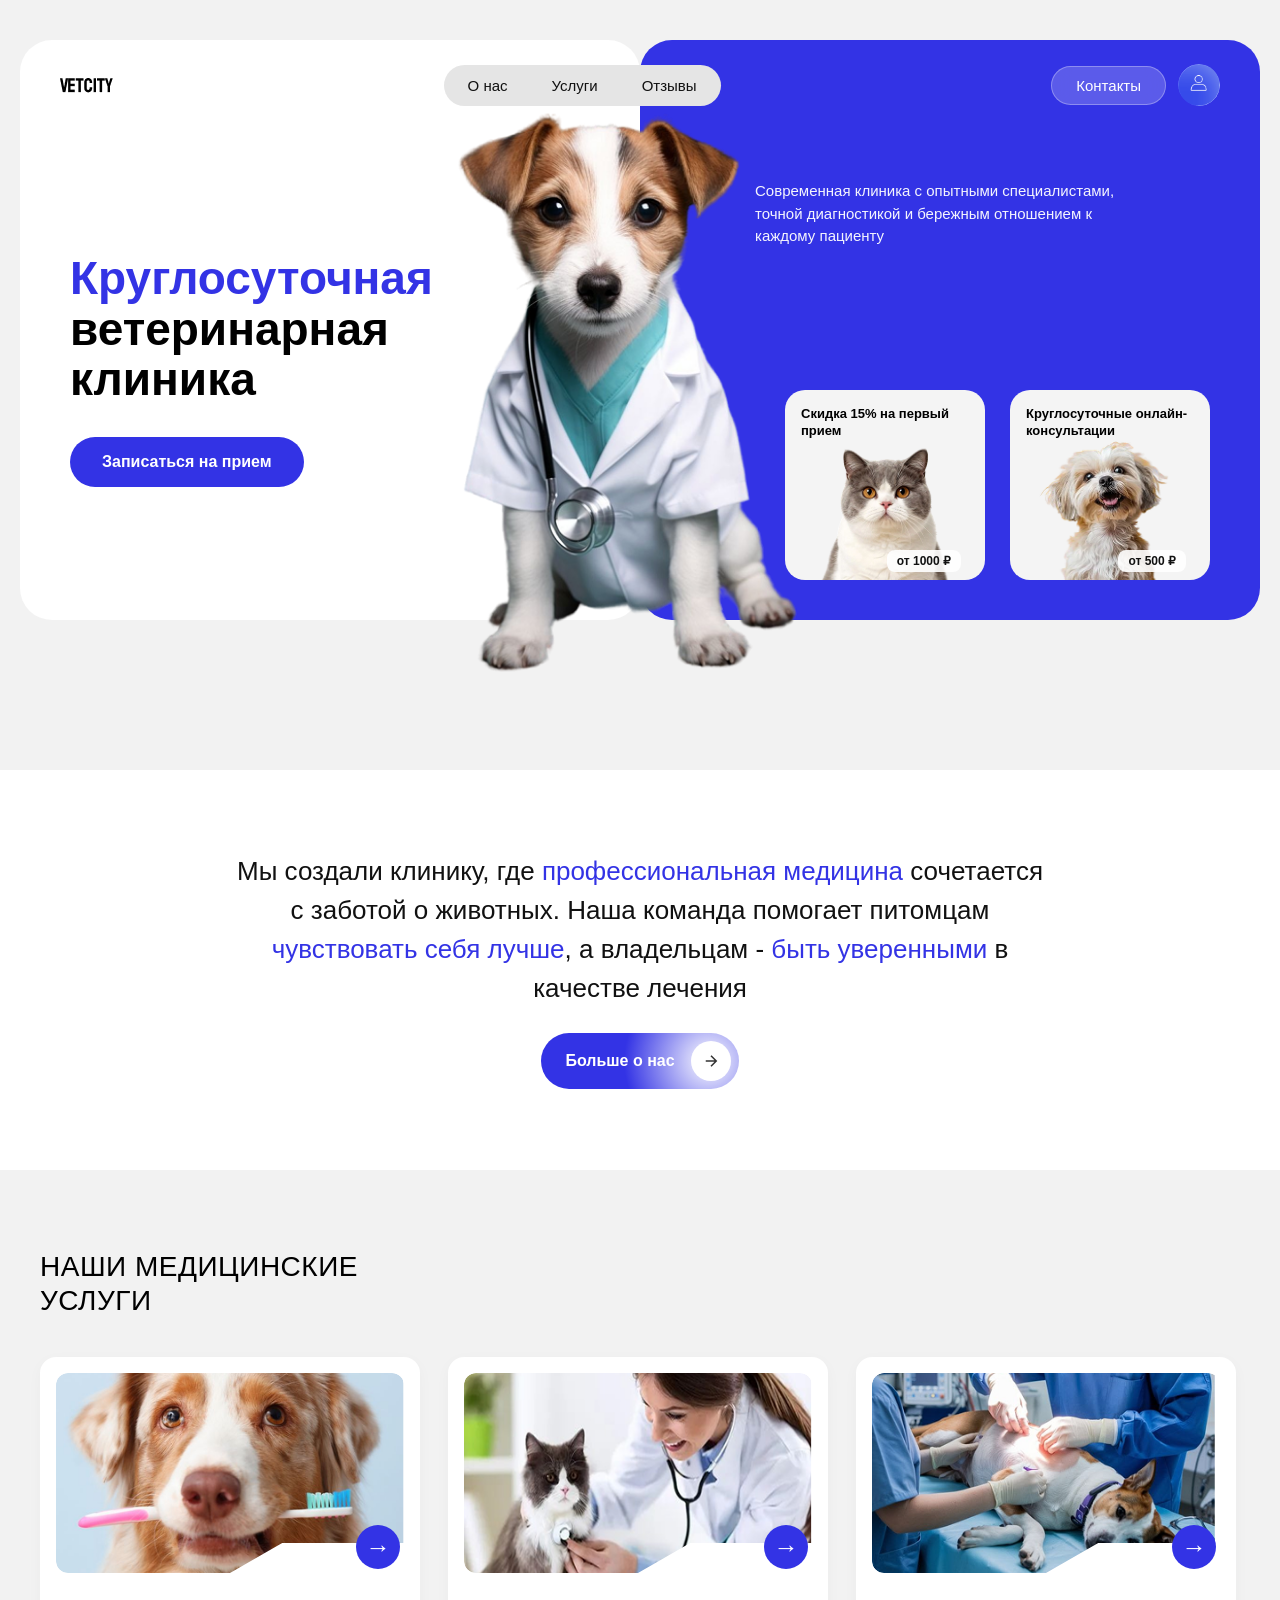
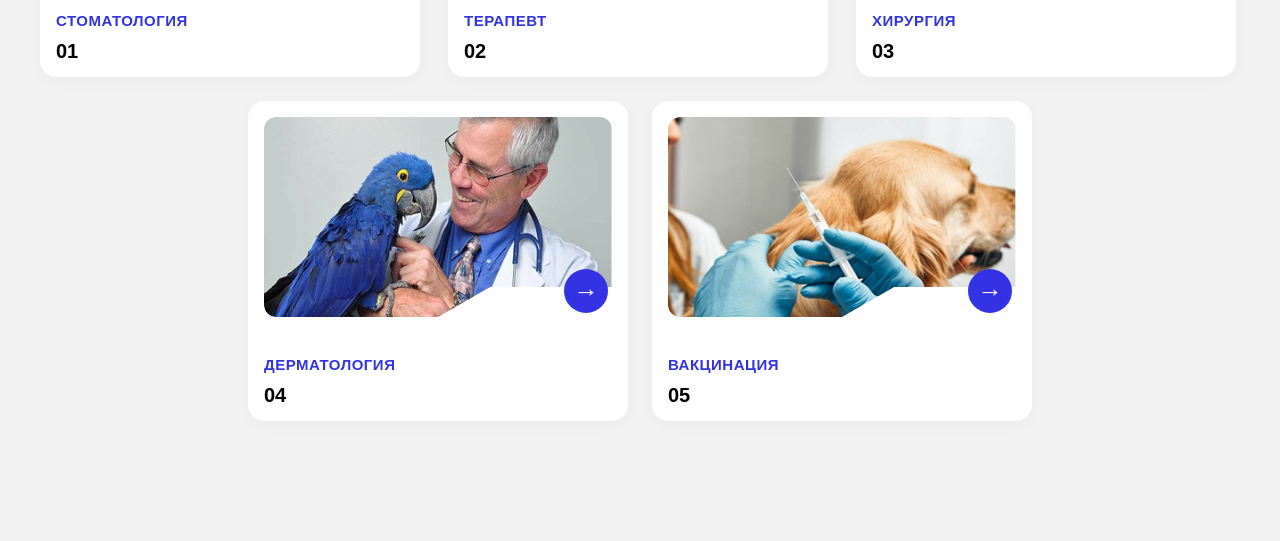
==== commit 7022eaa3: "13.08" ====
--- a/dogs.html
+++ b/dogs.html
@@ -26,7 +26,6 @@
     </header>
 
     <main>
-      <!-- 1. ПЕРВЫЙ ЭКРАН (HERO) -->
       <section class="hero-content">
         <div class="left-col">
           <h1 class="main-title">
@@ -54,7 +53,7 @@
             <div class="card">
               <p class="card-title">Круглосуточные онлайн-консультации</p>
               <div class="card-image-wrap">
-                <img src="imgs/dof.png" alt="Собака"> <!-- Исправлено с dof.png -->
+                <img src="imgs/dof.png" alt="Собака">
                 <span class="price-badge">от 500 ₽</span>
               </div>
             </div>
@@ -83,6 +82,74 @@
         </div>
       </button>
       </section>
+      <section class="services-section" id="services">
+        <div class="services-container">
+          <h2 class="services-main-title">
+            НАШИ МЕДИЦИНСКИЕ<br>УСЛУГИ
+          </h2>
+          <!-- карточки с услугами -->
+          <div class="services-grid">
+            <div class="services-row-top">
+              <div class="service-card">
+                <div class="card-img-wrap">
+                  <img src="imgs/cards/1.png" alt="стоматология">
+                  <button class="card-arrow-btn">→</button>
+                </div>
+                <div class="card-body">
+                  <span class="services-name">СТОМАТОЛОГИЯ</span>
+                  <span class="services-num">01</span>
+                </div>
+              </div>
+              
+              <div class="service-card">
+                <div class="card-img-wrap">
+                  <img src="imgs/cards/2.png" alt="ТЕРАПЕВТ">
+                  <button class="card-arrow-btn">→</button>
+                </div>
+                <div class="card-body">
+                  <span class="services-name">ТЕРАПЕВТ</span>
+                  <span class="services-num">02</span>
+                </div>
+              </div>
+
+              <div class="service-card">
+                <div class="card-img-wrap">
+                  <img src="imgs/cards/3.png" alt="хирургия">
+                  <button class="card-arrow-btn">→</button>
+                </div>
+                <div class="card-body">
+                  <span class="services-name">ХИРУРГИЯ</span>
+                  <span class="services-num">03</span>
+                </div>
+              </div>
+            </div>
+            <div class="services-row-bottom">
+              <div class="service-card">
+                <div class="card-img-wrap">
+                  <img src="imgs/cards/4.png" alt="дерматология">
+                  <button class="card-arrow-btn">→</button>
+                </div>
+                <div class="card-body">
+                  <span class="services-name">ДЕРМАТОЛОГИЯ</span>
+                  <span class="services-num">04</span>
+                </div>
+              </div>
+        
+              <div class="service-card">
+                <div class="card-img-wrap">
+                  <img src="imgs/cards/5.png" alt="вакцинация">
+                  <button class="card-arrow-btn">→</button>
+                </div>
+                <div class="card-body">
+                  <span class="services-name">ВАКЦИНАЦИЯ</span>
+                  <span class="services-num">05</span>
+                </div>
+              </div>
+            </div>
+            
+          </div>
+        </div>
+      </section>
     </main>
   </div>
 </body>
--- a/styledogs.css
+++ b/styledogs.css
@@ -295,5 +295,112 @@
 }
 
 .btn-more:hover .arrow-circle {
-  transform: translateX(7px); /* Стрелочка слегка сдвигается вправо */
-}+  transform: translateX(7px);
+}
+.services-section {
+  padding: 80px 20px;
+}
+.services-container {
+  max-width: 1320px;
+  margin: 0 auto;
+}
+.services-main-title {
+  font-size: 28px;
+  font-weight: 500;
+  text-transform: uppercase;
+  color: #000;
+  line-height: 1.2;
+  margin-bottom: 40px;
+  letter-spacing: 0.5px;
+}
+.services-grid {
+  display: flex;
+  flex-direction: column;
+  gap: 24px;
+}
+.services-row-top {
+  display: grid;
+  grid-template-columns: repeat(3, 1fr);
+  gap: 24px;
+}
+.services-row-bottom {
+  display: flex;
+  justify-content: center;
+  gap: 24px;
+}
+.service-card {
+  width: 380px;
+  height: 320px;
+  background-color: #ffffff;
+  border-radius: 16px;
+  padding: 16px;
+  display: flex;
+  flex-direction: column;
+  justify-content: space-between;
+  box-shadow: 0 4px 15px rgba(0, 0, 0, 0.03);
+  transition: transform 0.2s ease, box-shadow 0.2s ease;
+}
+.service-card:hover {
+  transform: translateY(-4px);
+  box-shadow: 0 10px 25px rgba(0, 0, 0, 0.08);
+}
+.card-img-wrap {
+  transition: transform 0.3s ease-out;
+  will-change: transform;
+  position: relative;
+  width: 100%;
+  height: 200px;
+  border-radius: 12px;
+  overflow: hidden;
+}
+.card-img-wrap img {
+  width: 100%;
+  height: 100%;
+  object-fit: cover;
+  display: block;
+  border-radius: 12px;
+  clip-path: polygon(0 0, 100% 0, 100% 85%, 65% 85%, 50% 100%, 0 100%);
+}
+.card-arrow-btn {
+  position: absolute;
+  bottom: 4px;
+  right: 4px;
+  width: 44px;
+  height: 44px;
+  background-color: #3333E5;
+  color: #ffffff;
+  border: none;
+  border-radius: 50%;
+  font-size: 25px;
+  display: flex;
+  align-items: center;
+  justify-content: center;
+  cursor: pointer;
+  transition: background-color 0.2s ease, transform 0.2s ease;
+}
+.service-card:hover .card-arrow-btn {
+  background-color: #3b2bc4;
+  transform: scale(1.05);
+}
+.service-card:hover .card-img-wrap {
+  transform: translateY(-20px);
+}
+.card-body {
+  margin-top: 16px;
+  display: flex;
+  flex-direction: column;
+  gap: 12px;
+}
+.services-name {
+  color: #3333E5;
+  font-weight: 700;
+  font-size: 15px;
+  text-transform: uppercase;
+  letter-spacing: 0.5px;
+}
+.services-num {
+  font-size: 20px;
+  font-weight: 700;
+  color: #000;
+  line-height: 1;
+}
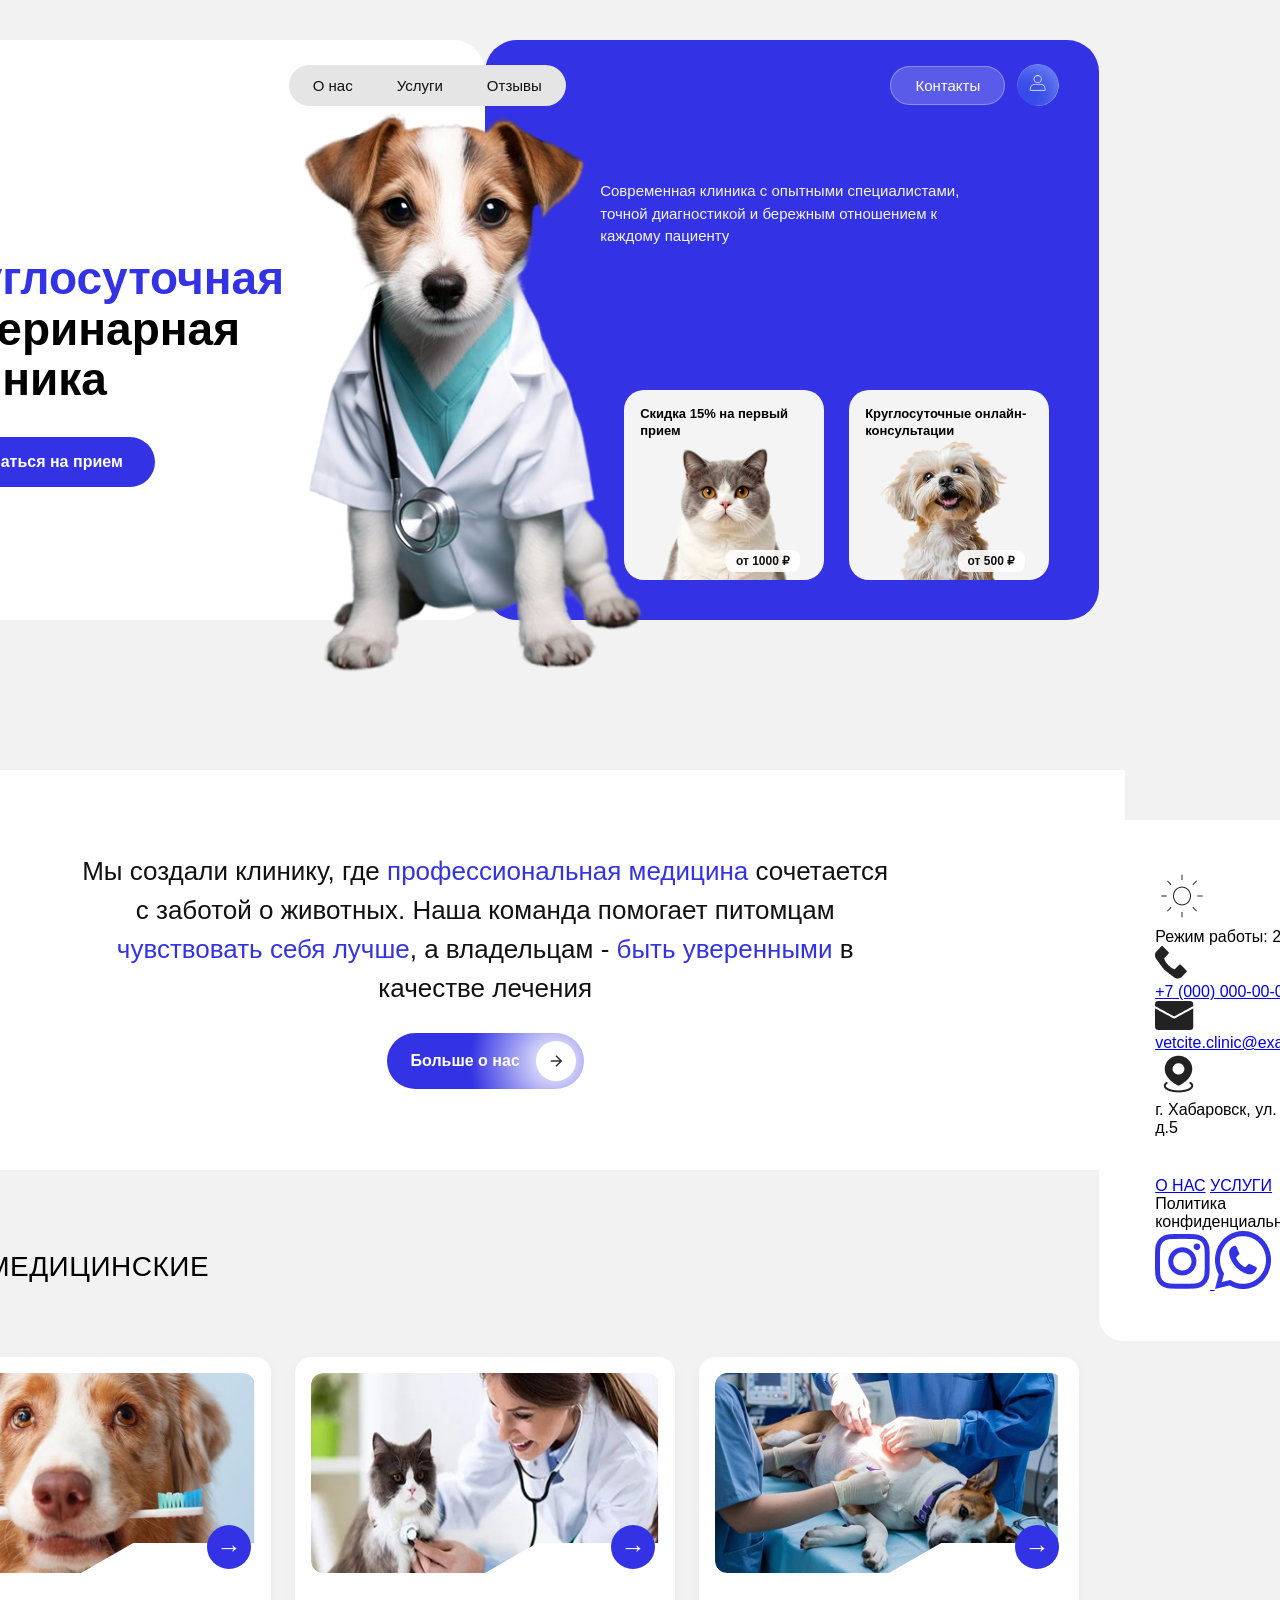
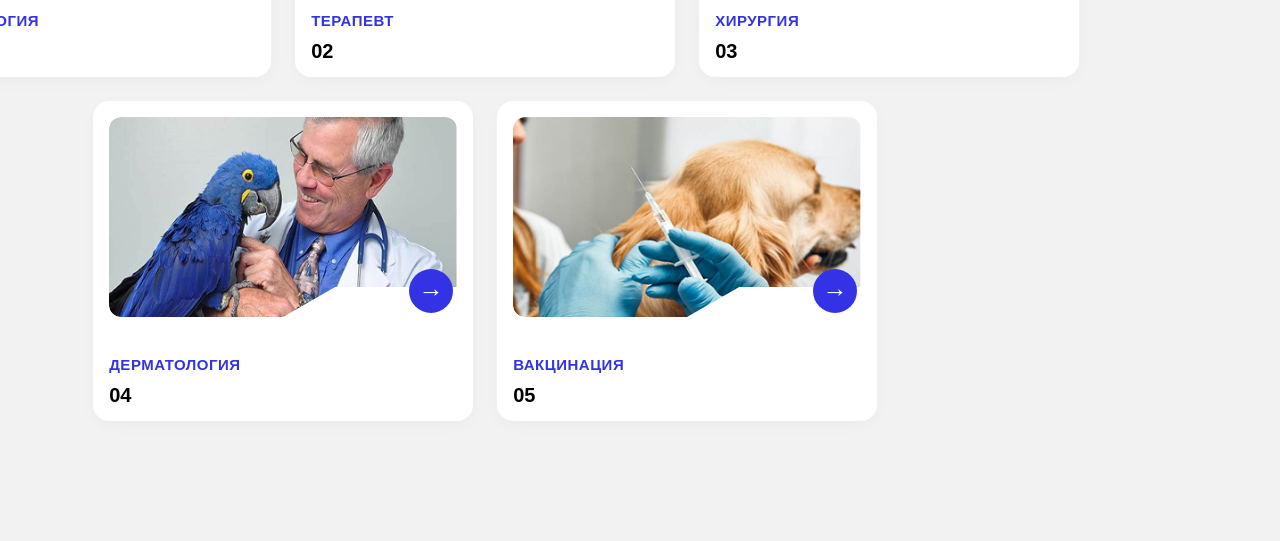
==== commit f61f103a: "only footer" ====
--- a/dogs.html
+++ b/dogs.html
@@ -152,5 +152,54 @@
       </section>
     </main>
   </div>
+<footer class="footer">
+  <di v class="footer-container">
+    <div class="footer-contacts">
+
+      <div class="contact-item">
+        <div class="contact-icon">
+          <img src="imgs/logo footer/Sun_light.png" alt="режим работы">
+        </div>
+        <span>Режим работы: 24/7</span>
+      </div>
+
+      <div class="contact-item">
+        <div class="contact-icon">
+          <img src="imgs/logo footer/phone.png" alt="телефон">
+        </div>
+        <a href="tel:+70000000000">+7 (000) 000-00-00</a>
+      </div>
+      <div class="contact-item">
+        <div class="contact-icon">
+          <img src="imgs/logo footer/letter.png" alt="почта">
+        </div>
+        <a href="mailto:vetcite.clinic@example.com">vetcite.clinic@example.com</a>
+      </div>
+      <div class="contact-item">
+        <div class="contact-icon"> 
+          <img src="imgs/logo footer/maps.png" alt="карты">
+        </div>
+        <span>г. Хабаровск, ул. Ленина, д.5</span>
+      </div>
+    </div>
+    <div class="footer-right">
+      <div class="footer-col">
+        <a href="#" class="nav-link">О НАС</a>
+        <a href="#" class="nav-link">УСЛУГИ</a>
+        <p>Политика<br>конфиденциальности</p>
+      </div>
+      <div class="footer-col">
+        <div class="social-links">
+          <a href="#" class="social-icon-link">
+            <img src="imgs/logo footer/insta.png" alt="instagram">
+          </a>
+          <a href="#" class="social-icon-link">
+            <img src="imgs/logo footer/whatsapp.png" alt="whatsapp">
+          </a> 
+        </div>
+      </div>
+    </div>
+  </div>
+</footer>
 </body>
 </html>
--- a/styledogs.css
+++ b/styledogs.css
@@ -404,3 +404,20 @@
   color: #000;
   line-height: 1;
 }
+.footer {
+  max-width: 1200px;
+  margin: 60px auto 40px auto;
+  background-color: #ffffff;
+  border-radius: 24px;
+  padding: 48px 56px;
+  box-sizing: border-box;
+  color: #000;
+  font-family: sans-serif;
+} 
+.footer-container {
+  display: flex;
+  justify-content: space-between;
+  align-items: flex-start;
+  gap: 40px;
+  flex-wrap: wrap;
+}
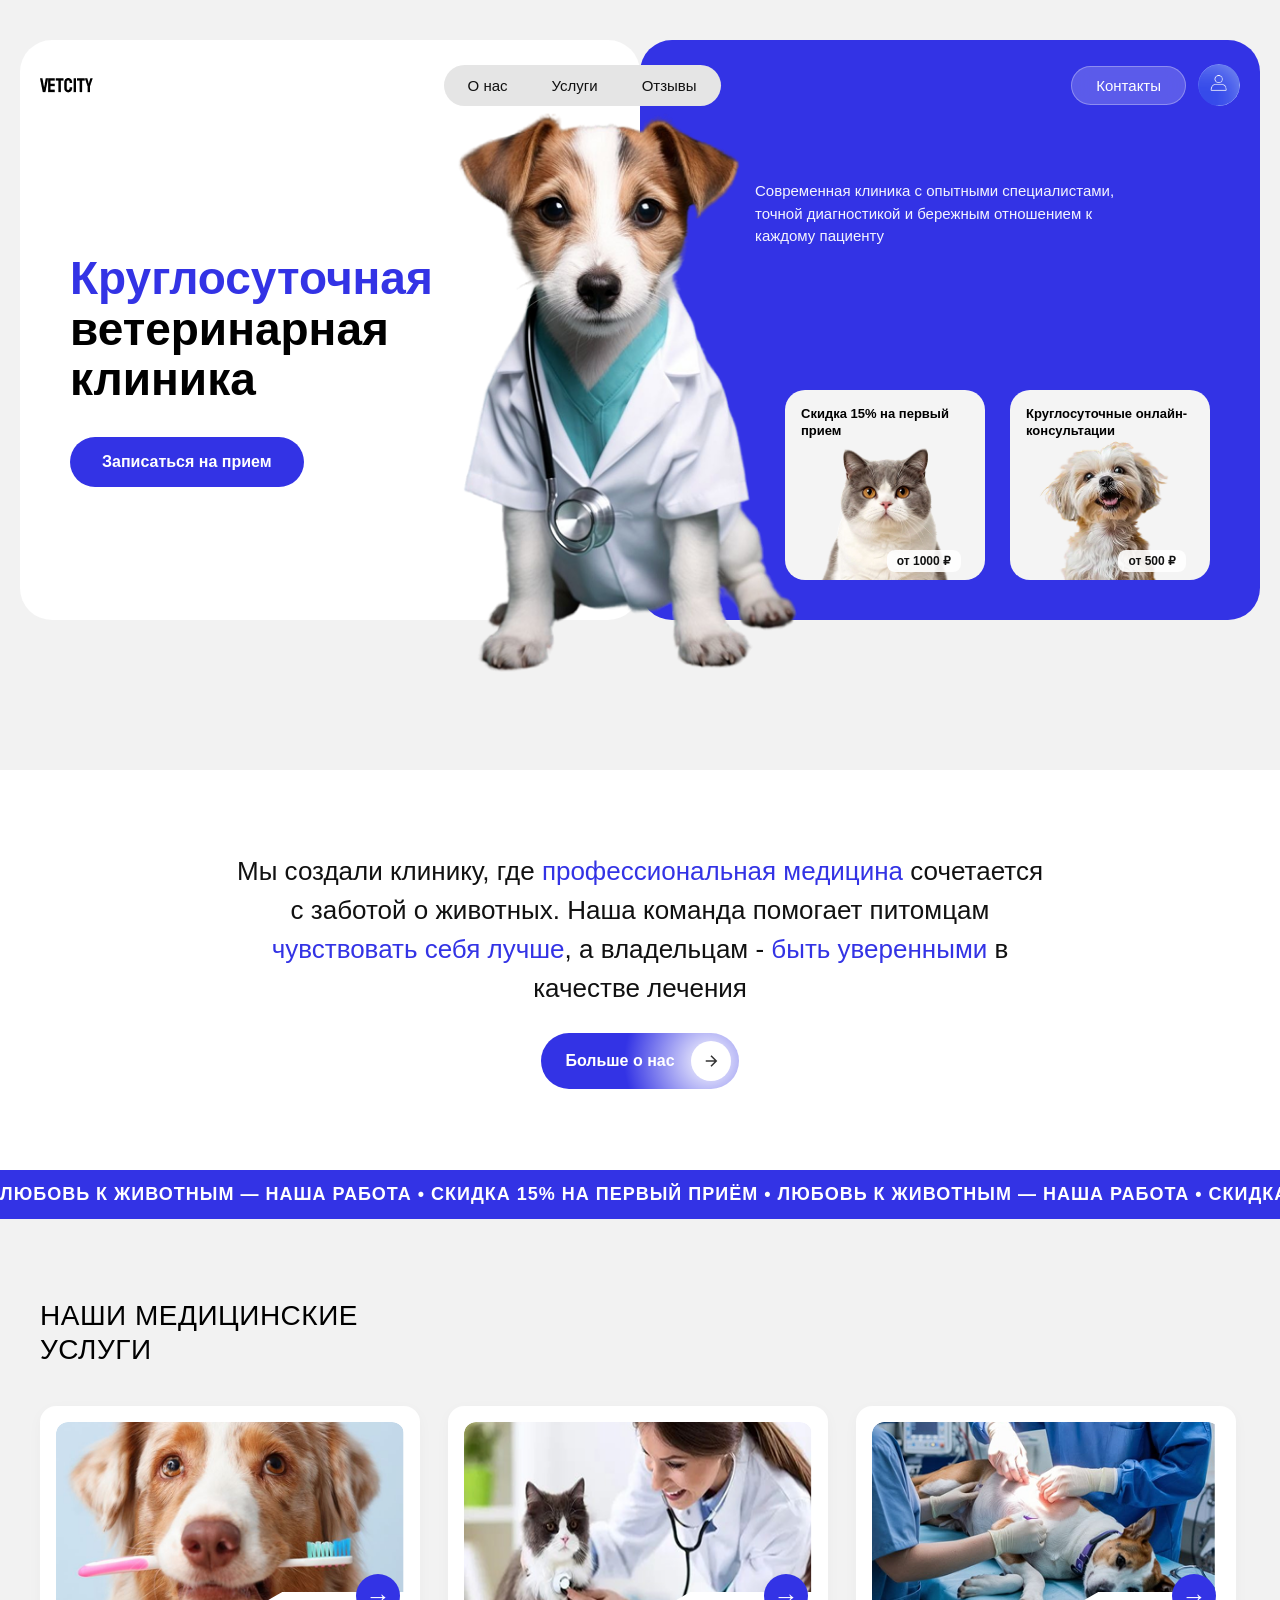
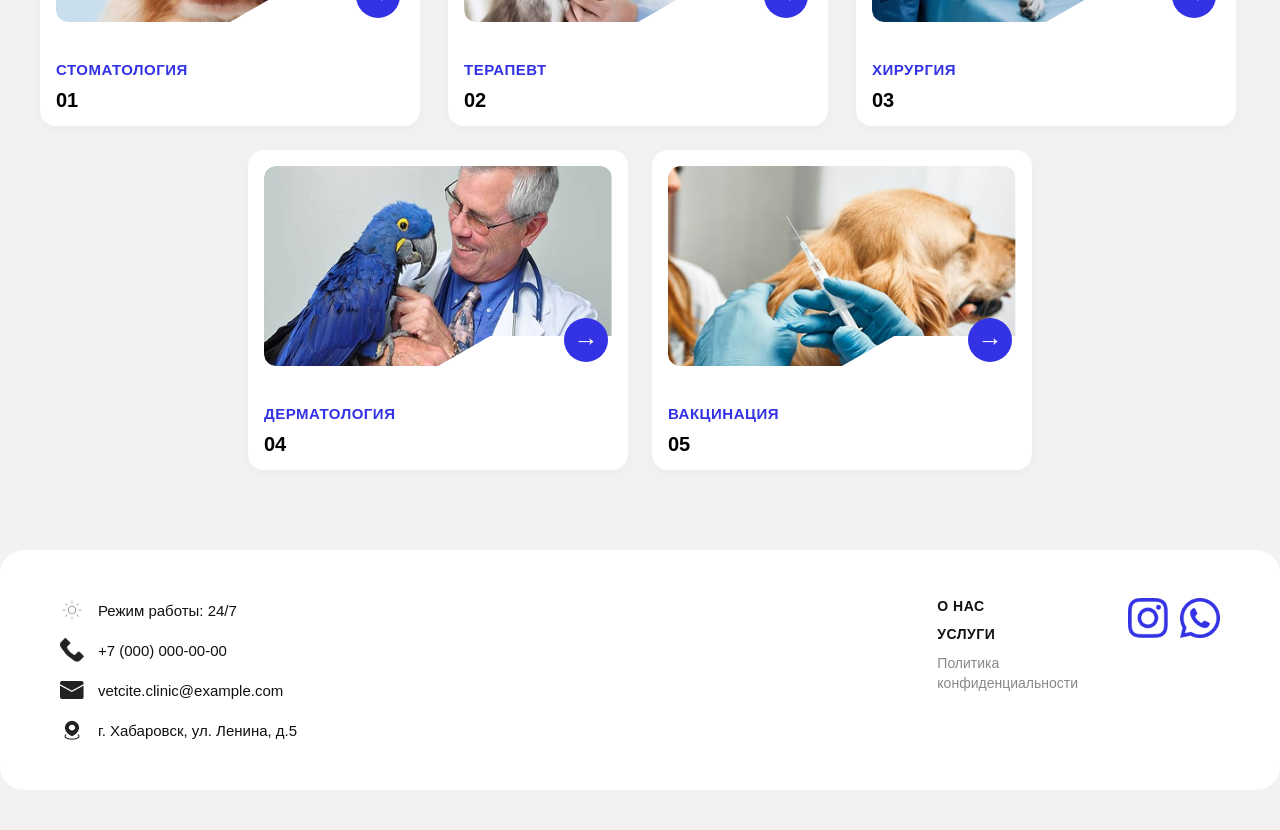
==== commit b7f78a2b: "закончил верстку, остался немного украсить js" ====
--- a/dogs.html
+++ b/dogs.html
@@ -7,7 +7,7 @@
   <link rel="stylesheet" href="styledogs.css">
 </head>
 <body>
-  <div class="hero-container">
+  <div class="hero-container" id="main">
     <header class="header">
       <div class="logo">
         <img src="imgs/logo.png" alt="vetclin" class="logo-png">
@@ -24,7 +24,6 @@
         <img src="imgs/home.png" alt="homeback" class="btn-homeback">
       </div>
     </header>
-
     <main>
       <section class="hero-content">
         <div class="left-col">
@@ -82,12 +81,21 @@
         </div>
       </button>
       </section>
+      <div class="wrapper">
+        <div class="track">
+          <div class="text">
+            Любовь к животным — наша работа • Скидка 15% на первый приём &bull; Любовь к животным — наша работа • Скидка 15% на первый приём &bull; Любовь к животным — наша работа • Скидка 15% на первый приём &bull;
+          </div>
+          <div class="text">
+            Любовь к животным — наша работа • Скидка 15% на первый приём • &bull; Любовь к животным — наша работа • Скидка 15% на первый приём • &bull; Любовь к животным — наша работа • Скидка 15% на первый приём • &bull;
+          </div>
+        </div>
+      </div>
       <section class="services-section" id="services">
         <div class="services-container">
           <h2 class="services-main-title">
             НАШИ МЕДИЦИНСКИЕ<br>УСЛУГИ
           </h2>
-          <!-- карточки с услугами -->
           <div class="services-grid">
             <div class="services-row-top">
               <div class="service-card">
@@ -153,7 +161,7 @@
     </main>
   </div>
 <footer class="footer">
-  <di v class="footer-container">
+  <div class="footer-container">
     <div class="footer-contacts">
 
       <div class="contact-item">
@@ -184,8 +192,8 @@
     </div>
     <div class="footer-right">
       <div class="footer-col">
-        <a href="#" class="nav-link">О НАС</a>
-        <a href="#" class="nav-link">УСЛУГИ</a>
+        <a href="#main" class="nav-link">О НАС</a>
+        <a href="#services" class="nav-link">УСЛУГИ</a>
         <p>Политика<br>конфиденциальности</p>
       </div>
       <div class="footer-col">
@@ -199,7 +207,6 @@
         </div>
       </div>
     </div>
-  </div>
 </footer>
 </body>
 </html>
--- a/styledogs.css
+++ b/styledogs.css
@@ -1,3 +1,6 @@
+html {
+  scroll-behavior: smooth;
+}
 * {
   box-sizing: border-box;
   margin: 0;
@@ -9,30 +12,34 @@
   background-color: #f2f2f2;
   display: flex;
   justify-content: center;
-  align-items: center;
   min-height: 100vh;
-  padding: 40px 20px; /* Отступ сверху/снизу, чтобы вылезающие лапы собаки не упирались в край экрана */
-}
-
-/* Главный контейнер */
+  padding: 40px 0;
+  flex-direction: column;
+  margin: 0;
+  box-sizing: border-box;
+}
+
+
 .hero-container {
   width: 100%;
   max-width: 1400px;
   background: transparent;
   position: relative;
-  /* overflow не задаем, чтобы лапы собаки могли выходить за пределы блока */
-}
-
-/* --- ШАПКА --- */
+  margin: 0 auto;
+  padding: 0 20px;
+
+}
+
+
 .header {
   position: absolute;
   top: 24px;
   left: 40px;
   right: 40px;
   display: flex;
-  justify-content: space-between; /* Логотип слева, Меню по центру, Кнопки справа */
-  align-items: center;
-  z-index: 20; /* Поверх всех остальных блоков */
+  justify-content: space-between; 
+  align-items: center;
+  z-index: 20; 
 }
 
 .logo-png {
@@ -40,7 +47,6 @@
   display: block;
 }
 
-/* Плашка навигации по центру */
 .nav-links {
   background: #e5e5e5;
   padding: 6px 12px;
@@ -62,7 +68,7 @@
   opacity: 0.7;
 }
 
-/* Блок кнопок справа */
+
 .nav-btn {
   display: flex;
   align-items: center;
@@ -88,16 +94,15 @@
   object-fit: cover;
   cursor: pointer;
 }
-
-/* --- СЕТКА ДВУХ КОЛОНОК --- */
 .hero-content {
   display: grid;
   grid-template-columns: 1fr 1fr;
   position: relative;
   min-height: 580px;
-}
-
-/* Левая секция (Белый блок) */
+  margin: 0 auto;
+}
+
+
 .left-col {
   background-color: #ffffff;
   border-radius: 32px; /* Полноценные скругления для левого блока */
@@ -158,7 +163,6 @@
   margin-left: 55px;
 }
 
-/* --- КАРТОЧКИ --- */
 .cards-grid {
   display: flex;
   justify-content: flex-end;
@@ -214,15 +218,15 @@
   color: #111;
 }
 
-/* --- СОБАКА ПО ЦЕНТРУ --- */
+
 .hero-dog-wrapper {
   position: absolute;
-  bottom: -60px; /* Вытаскивает лапы наружу снизу */
+  bottom: -60px; 
   left: 50%;
   transform: translateX(-60%);
-  height: 100%; /* Чуть больше высоты блока для объема */
+  height: 100%; 
   z-index: 10;
-  pointer-events: none; /* Клик проходит сквозь прозрачную область изображения */
+  pointer-events: none; 
 }
 
 .hero-bigdog-png {
@@ -233,19 +237,16 @@
 .about-us {
   background-color: #ffffff;
   padding: 80px 20px;
-  flex-direction: column;
   width: 100vw;
+  margin-left: calc(-50vw + 50%);
+  display: flex;
+  flex-direction: column;
+  justify-content: center;
+  align-items: center;
+  position: relative;
+  z-index: 2;
+  min-height: 400px;
   margin-top: 150px;
-  display: flex;
-  justify-content: center;
-  align-items: center;
-  position: relative;
-  z-index: 2;
-  left: 50%;
-  right: 50%;
-  margin-left: -50vw;
-  margin-right: -50vw;
-  height: 400px;
 }
 .containerabout {
   max-width: 900px;
@@ -299,6 +300,9 @@
 }
 .services-section {
   padding: 80px 20px;
+  margin-top: 0;
+  position: relative;
+  z-index: 1;
 }
 .services-container {
   max-width: 1320px;
@@ -384,6 +388,7 @@
 }
 .service-card:hover .card-img-wrap {
   transform: translateY(-20px);
+
 }
 .card-body {
   margin-top: 16px;
@@ -405,19 +410,123 @@
   line-height: 1;
 }
 .footer {
-  max-width: 1200px;
-  margin: 60px auto 40px auto;
+  width: 100vw;
+  margin-left: calc(-50vw + 50%); 
   background-color: #ffffff;
   border-radius: 24px;
-  padding: 48px 56px;
+  padding: 48px 0;
   box-sizing: border-box;
   color: #000;
   font-family: sans-serif;
+  justify-content: center;
+  margin-top: auto;
 } 
 .footer-container {
+  width: 100%;
+  max-width: 1200px;
+  padding: 0 20px;
   display: flex;
   justify-content: space-between;
   align-items: flex-start;
   gap: 40px;
   flex-wrap: wrap;
+  margin: 0 auto;
+}
+.footer-contacts {
+  display: flex;
+  flex-direction: column;
+  gap: 16px;
+
+}
+.contact-item {
+  display: flex;
+  align-items: center;
+  gap: 14px;
+}
+.contact-icon img {
+  width: 24px;
+  height: 24px;
+  display: block;
+  object-fit: contain;
+}
+.contact-item a,
+.contact-item span {
+  text-decoration: none;
+  color: #111;
+  font-size: 15px;
+  font-weight: 500;
+  transition: color 0.2s;
+}
+.contact-item a:hover {
+  color: #3333E5;
+}
+.footer-right {
+  display: flex;
+  align-items: flex-start;
+  gap: 50px;
+}
+.footer-col {
+  display: flex;
+  flex-direction: column;
+  gap: 12px;
+}
+.footer-col a.nav-link {
+  text-decoration: none;
+  color: #111;
+  font-weight: 700;
+  font-size: 14px;
+  text-transform: uppercase;
+  letter-spacing: 0.5px;
+  transition: color 0.2s;
+}
+.footer-col a.nav-link:hover {
+  color: #3333E5;
+}
+.footer-col p {
+  font-size: 14px;
+  color: #888;
+  line-height: 1.4;
+  margin: 0;
+}
+.social-links {
+  display: flex;
+  gap: 12px;
+}
+.social-icon-link img {
+  width: 40px;
+  height: 40px;
+  display: block;
+  transition: transform 0.2s;
+}
+.wrapper {
+  width: 100vw;
+  margin-left: calc(-50vw + 50%);
+  background-color: #3333E5;
+  overflow: hidden;
+  padding: 14px 0;
+  position: relative;
+  z-index: 5;
+}
+.track {
+  display: flex;
+  white-space: nowrap;
+  animation: scroll-marquee 15s linear infinite;
+}
+.text {
+  display: flex;
+  gap: 40px;
+  padding-right: 40px;
+  font-size: 18px;
+  font-weight: 700;
+  color: #fff;
+  letter-spacing: 1px;
+  text-transform: uppercase;
+}
+@keyframes scroll-marquee {
+  0% {
+    transform: translateX(0);
+  }
+  100% {
+    transform: translateX(-50%);
+  }
 }
